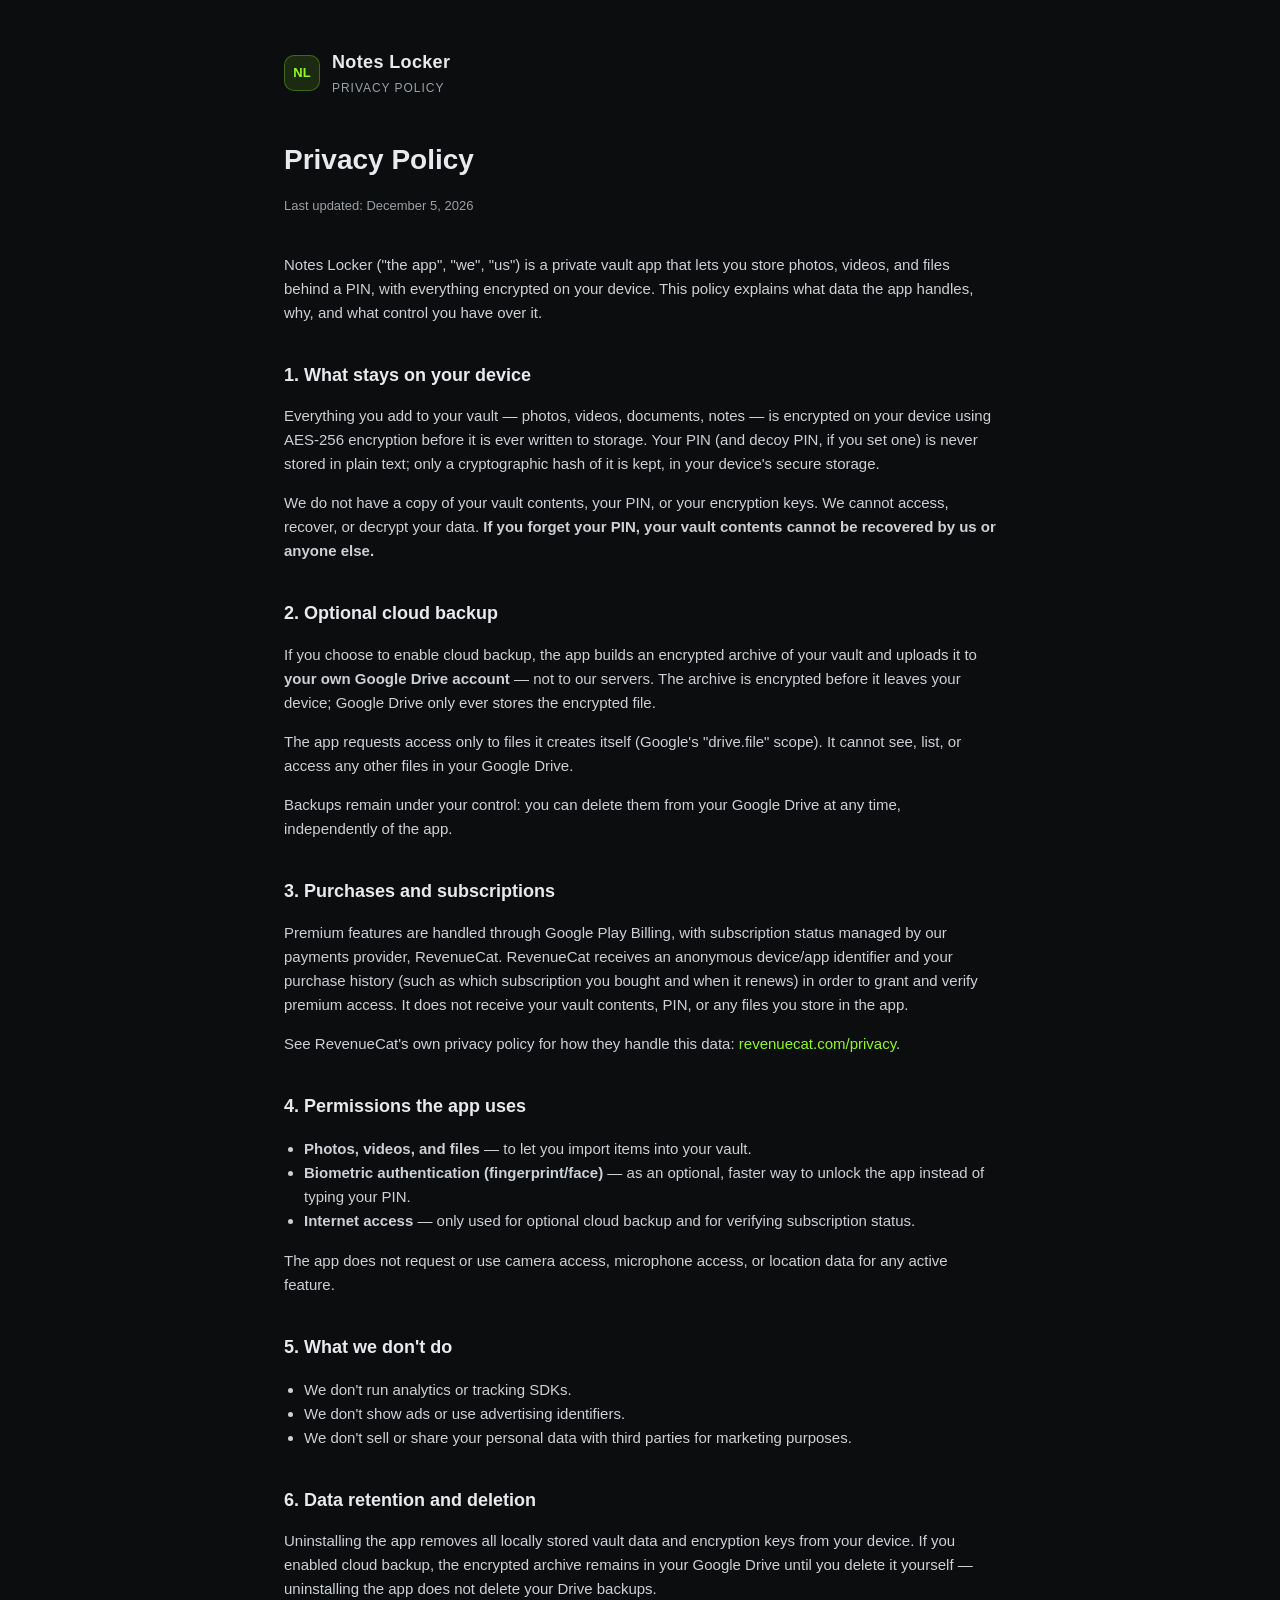
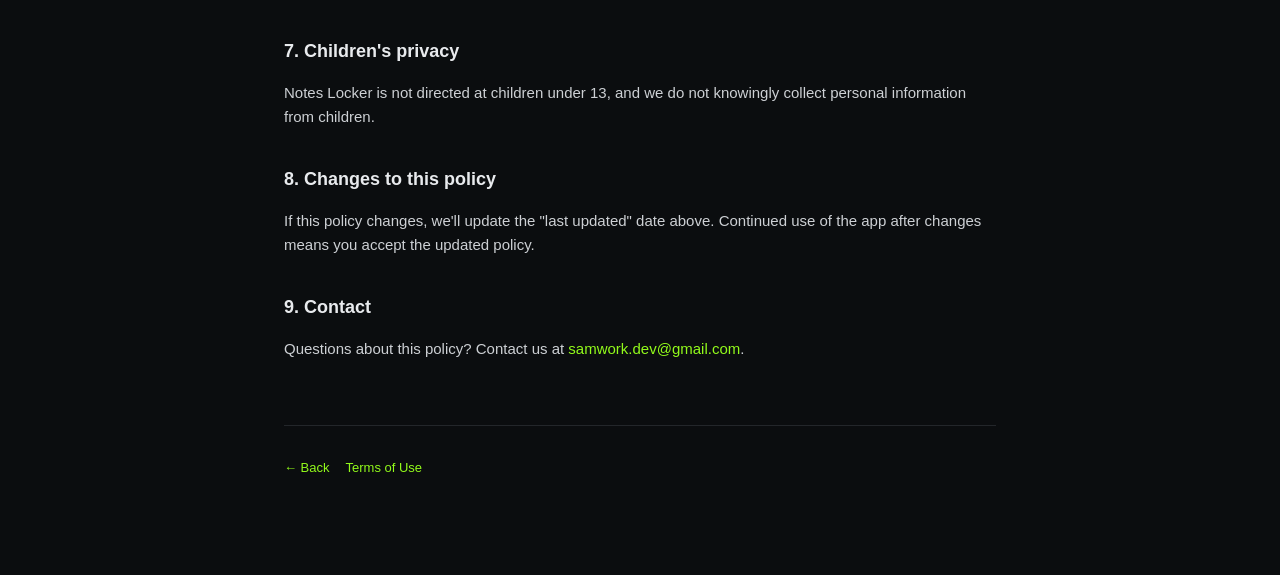
==== privacy-policy.html @ 62dc6cba "Add Notes Locker privacy policy and terms of use site Static site for Play Store submission: privacy" ====
<!doctype html>
<html lang="en">
<head>
  <meta charset="utf-8" />
  <meta name="viewport" content="width=device-width, initial-scale=1" />
  <title>Privacy Policy — Notes Locker</title>
  <link rel="stylesheet" href="style.css" />
</head>
<body>
  <div class="wrap">
    <header class="site">
      <div class="badge">NL</div>
      <div class="brand">Notes Locker<small>Privacy Policy</small></div>
    </header>

    <h1>Privacy Policy</h1>
    <p class="updated">Last updated: <span id="updated-date"></span></p>

    <p>Notes Locker ("the app", "we", "us") is a private vault app that lets you store photos, videos, and files behind a PIN, with everything encrypted on your device. This policy explains what data the app handles, why, and what control you have over it.</p>

    <h2>1. What stays on your device</h2>
    <p>Everything you add to your vault — photos, videos, documents, notes — is encrypted on your device using AES-256 encryption before it is ever written to storage. Your PIN (and decoy PIN, if you set one) is never stored in plain text; only a cryptographic hash of it is kept, in your device's secure storage.</p>
    <p>We do not have a copy of your vault contents, your PIN, or your encryption keys. We cannot access, recover, or decrypt your data. <strong>If you forget your PIN, your vault contents cannot be recovered by us or anyone else.</strong></p>

    <h2>2. Optional cloud backup</h2>
    <p>If you choose to enable cloud backup, the app builds an encrypted archive of your vault and uploads it to <strong>your own Google Drive account</strong> — not to our servers. The archive is encrypted before it leaves your device; Google Drive only ever stores the encrypted file.</p>
    <p>The app requests access only to files it creates itself (Google's "drive.file" scope). It cannot see, list, or access any other files in your Google Drive.</p>
    <p>Backups remain under your control: you can delete them from your Google Drive at any time, independently of the app.</p>

    <h2>3. Purchases and subscriptions</h2>
    <p>Premium features are handled through Google Play Billing, with subscription status managed by our payments provider, RevenueCat. RevenueCat receives an anonymous device/app identifier and your purchase history (such as which subscription you bought and when it renews) in order to grant and verify premium access. It does not receive your vault contents, PIN, or any files you store in the app.</p>
    <p>See RevenueCat's own privacy policy for how they handle this data: <a href="https://www.revenuecat.com/privacy" target="_blank" rel="noopener">revenuecat.com/privacy</a>.</p>

    <h2>4. Permissions the app uses</h2>
    <ul>
      <li><strong>Photos, videos, and files</strong> — to let you import items into your vault.</li>
      <li><strong>Biometric authentication (fingerprint/face)</strong> — as an optional, faster way to unlock the app instead of typing your PIN.</li>
      <li><strong>Internet access</strong> — only used for optional cloud backup and for verifying subscription status.</li>
    </ul>
    <p>The app does not request or use camera access, microphone access, or location data for any active feature.</p>

    <h2>5. What we don't do</h2>
    <ul>
      <li>We don't run analytics or tracking SDKs.</li>
      <li>We don't show ads or use advertising identifiers.</li>
      <li>We don't sell or share your personal data with third parties for marketing purposes.</li>
    </ul>

    <h2>6. Data retention and deletion</h2>
    <p>Uninstalling the app removes all locally stored vault data and encryption keys from your device. If you enabled cloud backup, the encrypted archive remains in your Google Drive until you delete it yourself — uninstalling the app does not delete your Drive backups.</p>

    <h2>7. Children's privacy</h2>
    <p>Notes Locker is not directed at children under 13, and we do not knowingly collect personal information from children.</p>

    <h2>8. Changes to this policy</h2>
    <p>If this policy changes, we'll update the "last updated" date above. Continued use of the app after changes means you accept the updated policy.</p>

    <h2>9. Contact</h2>
    <p>Questions about this policy? Contact us at <a href="mailto:samwork.dev@gmail.com">samwork.dev@gmail.com</a>.</p>

    <footer>
      <div class="nav-links">
        <a href="/">← Back</a>
        <a href="/terms-of-use">Terms of Use</a>
      </div>
    </footer>
  </div>
  <script>
    document.getElementById("updated-date").textContent = new Date().toLocaleDateString("en-US", { year: "numeric", month: "long", day: "numeric" });
  </script>
</body>
</html>
---- style.css ----
:root {
  --bg: #0b0d0f;
  --panel: #14171a;
  --text: #e8eaed;
  --muted: #9aa0a6;
  --accent: #92fa1b;
  --border: #23262a;
}

* { box-sizing: border-box; }

body {
  margin: 0;
  background: var(--bg);
  color: var(--text);
  font-family: -apple-system, BlinkMacSystemFont, "Segoe UI", Roboto, Helvetica, Arial, sans-serif;
  line-height: 1.6;
}

.wrap {
  max-width: 760px;
  margin: 0 auto;
  padding: 48px 24px 96px;
}

header.site {
  display: flex;
  align-items: center;
  gap: 12px;
  margin-bottom: 40px;
}

.badge {
  width: 36px;
  height: 36px;
  border-radius: 10px;
  background: rgba(146, 250, 27, 0.12);
  border: 1px solid rgba(146, 250, 27, 0.3);
  display: flex;
  align-items: center;
  justify-content: center;
  color: var(--accent);
  font-weight: 700;
  font-size: 13px;
}

header.site .brand {
  font-weight: 700;
  font-size: 18px;
  letter-spacing: 0.02em;
}

header.site .brand small {
  display: block;
  color: var(--muted);
  font-weight: 400;
  font-size: 12px;
  letter-spacing: 0.08em;
  text-transform: uppercase;
  margin-top: 2px;
}

h1 {
  font-size: 28px;
  margin: 0 0 8px;
}

.updated {
  color: var(--muted);
  font-size: 13px;
  margin-bottom: 36px;
}

h2 {
  font-size: 18px;
  margin: 36px 0 12px;
  color: var(--text);
}

p, li {
  color: #cdd0d4;
  font-size: 15px;
}

ul {
  padding-left: 20px;
}

a {
  color: var(--accent);
  text-decoration: none;
}

a:hover { text-decoration: underline; }

.card {
  background: var(--panel);
  border: 1px solid var(--border);
  border-radius: 14px;
  padding: 20px 24px;
  margin: 20px 0;
}

.nav-links {
  display: flex;
  gap: 16px;
  margin-top: 8px;
}

footer {
  margin-top: 64px;
  padding-top: 24px;
  border-top: 1px solid var(--border);
  color: var(--muted);
  font-size: 13px;
}
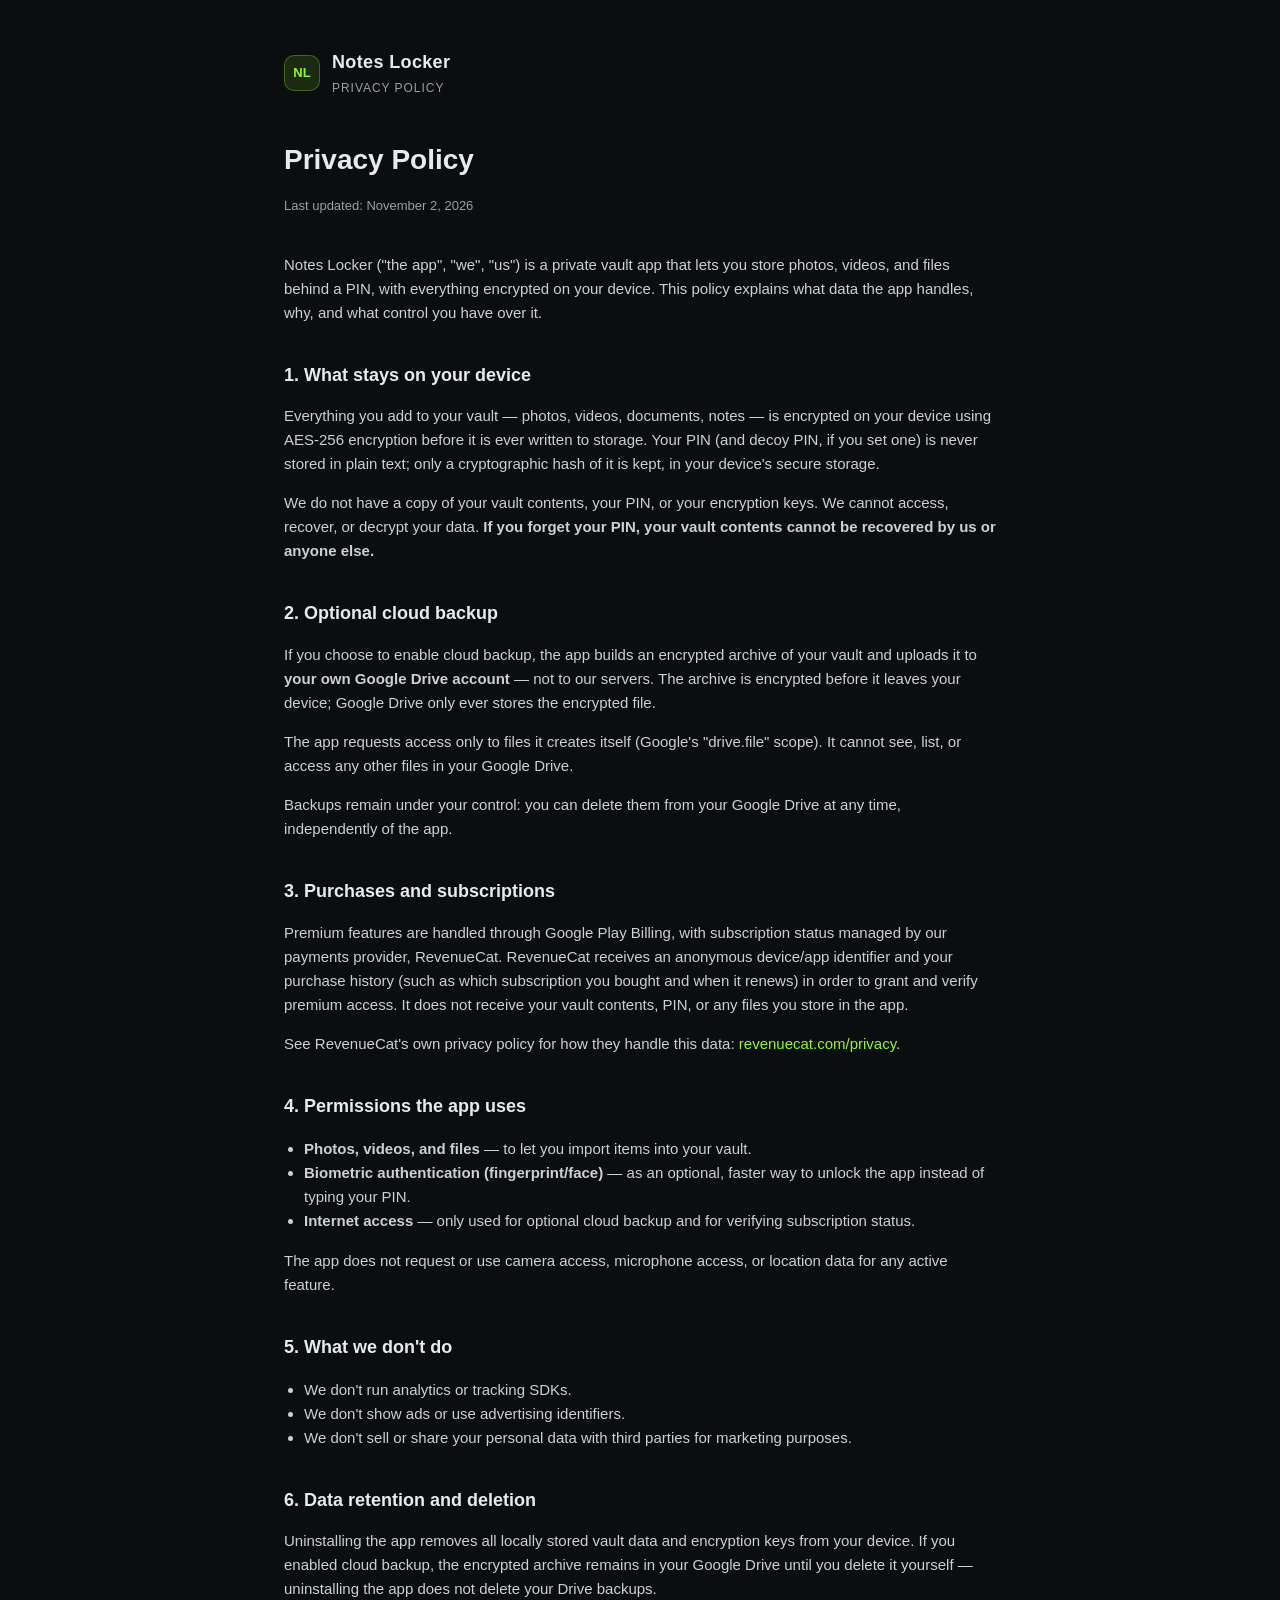
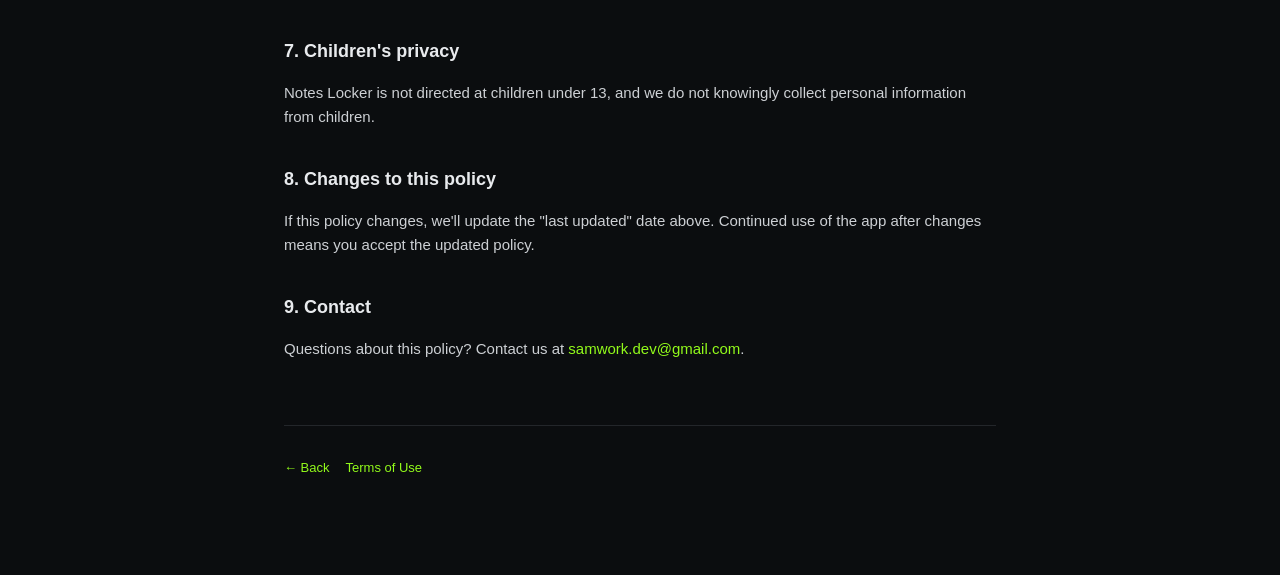
==== commit 82a2a1ec: "Use a static last-updated date instead of today's date A JS-computed "last updated" date showed toda" ====
--- a/privacy-policy.html
+++ b/privacy-policy.html
@@ -14,7 +14,7 @@
     </header>
 
     <h1>Privacy Policy</h1>
-    <p class="updated">Last updated: <span id="updated-date"></span></p>
+    <p class="updated">Last updated: November 2, 2026</p>
 
     <p>Notes Locker ("the app", "we", "us") is a private vault app that lets you store photos, videos, and files behind a PIN, with everything encrypted on your device. This policy explains what data the app handles, why, and what control you have over it.</p>
 
@@ -65,8 +65,5 @@
       </div>
     </footer>
   </div>
-  <script>
-    document.getElementById("updated-date").textContent = new Date().toLocaleDateString("en-US", { year: "numeric", month: "long", day: "numeric" });
-  </script>
 </body>
 </html>
